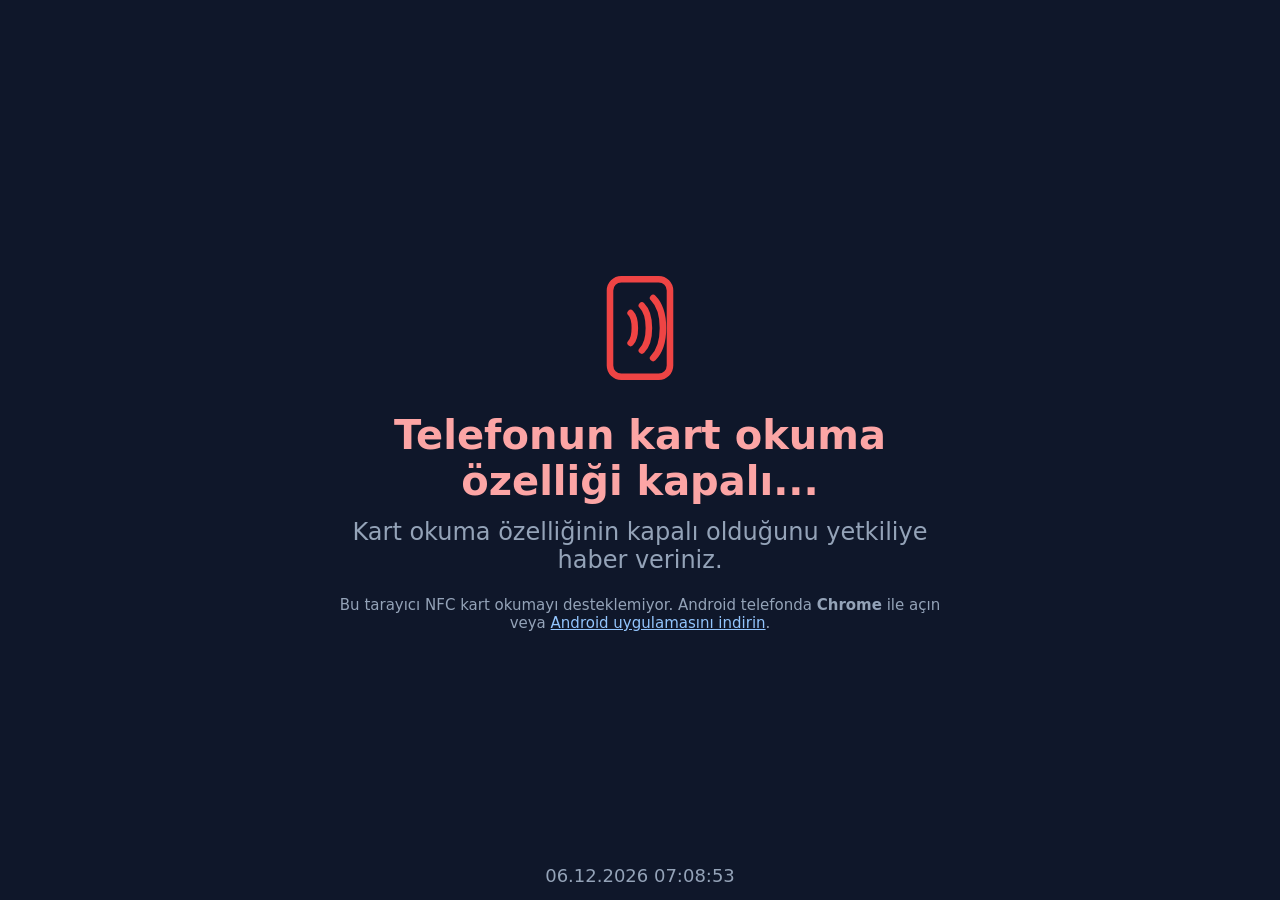
==== docs/index.html @ d973bb4f "PDKS: NFC personel giriş/çıkış uygulaması (web + Android APK) Co-Authored-By: Claude Opus 5.5 <norep" ====
<!doctype html>
<html lang="tr">
<head>
<meta charset="utf-8">
<meta name="viewport" content="width=device-width, initial-scale=1, viewport-fit=cover">
<meta name="theme-color" content="#0f172a">
<title>PDKS</title>
<link rel="manifest" href="manifest.webmanifest">
<link rel="icon" href="icon.svg" type="image/svg+xml">
<link rel="stylesheet" href="style.css">
</head>
<body>

<!-- Üst panel (yönetici kartı ile görünür, 5 sn sonra gizlenir) -->
<div id="panel" class="panel">
  <button data-go="tanimlar">Tanımlar</button>
  <button data-go="hareketler">Hareketler</button>
  <button data-go="ayarlar">Ayarlar</button>
</div>

<!-- ANA EKRAN -->
<section id="scr-main" class="screen active">
  <div id="idle" class="idle">
    <div id="nfcIcon" class="nfc-icon">
      <svg viewBox="0 0 64 64" fill="none" stroke="currentColor" stroke-width="3.5" stroke-linecap="round"><rect x="16" y="6" width="32" height="52" rx="6"/><path d="M27 24c3 3 3 13 0 16"/><path d="M33 20c5 5 5 19 0 24"/><path d="M39 16c7 7 7 25 0 32"/></svg>
    </div>
    <h1 id="stTitle">Kartınızı okutmanız için bekleniyor...</h1>
    <p id="stSub">Personel kartınızı telefonun arkasına yaklaştırınız.</p>
    <p id="webHint" class="hint hidden"></p>
  </div>

  <div id="result" class="result hidden">
    <div id="rName" class="r-name"></div>
    <div id="rFrame" class="r-frame">
      <div id="rIcon" class="r-icon"></div>
      <div id="rInner" class="r-inner"></div>
    </div>
    <div id="rBelow" class="r-below"></div>
  </div>

  <div id="clock" class="clock"></div>
</section>

<!-- TANIMLAR -->
<section id="scr-tanimlar" class="screen">
  <header class="bar"><button class="back">‹ Ana Ekran</button><h2>Tanımlar</h2></header>
  <div class="content">
    <div class="tip"><b id="tnTitle">Tanımlamak istediğiniz kartı okutunuz...</b><br><span id="tnSub">Kartı telefonun arkasına yaklaştırınız. Ad soyad girmeniz için pencere açılacaktır.</span></div>
    <table class="grid">
      <thead><tr><th>Adı Soyadı</th><th>Kart No</th><th></th></tr></thead>
      <tbody id="cardList"></tbody>
    </table>
    <p id="cardEmpty" class="empty">Henüz tanımlı kart yok.</p>
  </div>
</section>

<!-- HAREKETLER -->
<section id="scr-hareketler" class="screen">
  <header class="bar"><button class="back">‹ Ana Ekran</button><h2>Hareketler</h2></header>
  <div class="content">
    <div class="tbl-wrap top">
      <table class="grid sel">
        <thead><tr><th>Adı Soyadı</th><th>Kart No</th></tr></thead>
        <tbody id="perList"></tbody>
      </table>
      <p id="perEmpty" class="empty">Seçilen tarihlerde hareket kaydı yok.</p>
    </div>
    <div class="filter">
      <label>Başlangıç<input type="date" id="fStart"></label>
      <label>Bitiş<input type="date" id="fEnd"></label>
      <button id="btnAdd" class="primary">+ Hareket Ekle</button>
    </div>
    <div class="tbl-wrap">
      <table class="grid">
        <thead><tr><th>İşlem Tarihi</th><th>İşlem Saati</th><th>Tür</th><th></th></tr></thead>
        <tbody id="movList"></tbody>
      </table>
      <p id="movEmpty" class="empty">Kayıt yok.</p>
    </div>
  </div>
</section>

<!-- AYARLAR -->
<section id="scr-ayarlar" class="screen">
  <header class="bar"><button class="back">‹ Ana Ekran</button><h2>Ayarlar</h2></header>
  <div class="content">
    <label class="chk"><input type="checkbox" id="setVoice"> <span>Sesli oku</span></label>
    <label class="chk sub"><input type="checkbox" id="setVoiceTime"> <span>Ad Soyad'dan sonra saati söyle</span></label>
    <p class="note">Sesli oku seçili ise kart okutulduğunda tanımlı kişilerin adı soyadı sesli söylenir. Tanımsız kartlarda “Tanımsız kart okuttunuz, lütfen yetkiliye danışınız.” denir, saat söylenmez.</p>
    <button id="btnTestVoice">Sesi Dene</button>
  </div>
</section>

<!-- Pencere (modal) -->
<div id="modal" class="modal hidden">
  <div class="box">
    <h3 id="mTitle"></h3>
    <div id="mBody"></div>
    <div class="actions">
      <button id="mCancel">İptal</button>
      <button id="mOk" class="primary">Tamam</button>
    </div>
  </div>
</div>

<div id="toast" class="toast hidden"></div>
<div id="startOverlay" class="start hidden"><div><h2>Kart okumayı başlatmak için ekrana dokunun</h2><p>Tarayıcı NFC izni isteyecektir.</p></div></div>

<script src="app.js"></script>
</body>
</html>
---- docs/style.css ----
:root{
  --bg:#0f172a; --fg:#f1f5f9; --muted:#94a3b8; --card:#1e293b; --line:#334155;
  --green:#22c55e; --red:#ef4444; --gray:#9ca3af; --blue:#2563eb;
}
*{box-sizing:border-box;-webkit-tap-highlight-color:transparent}
html,body{margin:0;height:100%;background:var(--bg);color:var(--fg);font-family:system-ui,-apple-system,"Segoe UI",Roboto,sans-serif}
body{overflow:hidden;user-select:none}
button{font:inherit;cursor:pointer;border:1px solid var(--line);background:var(--card);color:var(--fg);border-radius:10px;padding:10px 16px}
button.primary{background:var(--blue);border-color:var(--blue)}
button.danger{background:var(--red);border-color:var(--red)}
input,select{font:inherit;padding:10px;border-radius:8px;border:1px solid var(--line);background:#0b1222;color:var(--fg);width:100%}
input[type=checkbox]{width:26px;height:26px;accent-color:var(--green)}
.hidden{display:none!important}

/* Panel */
.panel{position:fixed;top:0;left:0;right:0;z-index:20;display:flex;gap:8px;padding:10px;padding-top:max(10px,env(safe-area-inset-top));
  background:#020617;border-bottom:1px solid var(--line);transform:translateY(-110%);transition:transform .25s}
.panel.show{transform:none}
.panel button{flex:1;font-size:17px;font-weight:600;padding:14px 6px}

/* Ekranlar */
.screen{position:absolute;inset:0;display:none;flex-direction:column}
.screen.active{display:flex}
#scr-main{align-items:center;justify-content:center;padding:16px}
.idle{text-align:center;max-width:640px}
.nfc-icon{width:120px;height:120px;margin:0 auto 24px;color:var(--green);animation:pulse 1.8s infinite}
.nfc-icon.off{color:var(--red);animation:none}
@keyframes pulse{0%,100%{opacity:1;transform:scale(1)}50%{opacity:.55;transform:scale(.94)}}
.idle h1{font-size:clamp(24px,6vw,40px);margin:0 0 14px}
.idle p{font-size:clamp(17px,4.2vw,24px);color:var(--muted);margin:0}
.idle.off h1{color:#fca5a5}
.hint{margin-top:22px!important;font-size:15px!important}
.hint a{color:#93c5fd}
.clock{position:absolute;bottom:max(14px,env(safe-area-inset-bottom));left:0;right:0;text-align:center;color:var(--muted);font-size:18px;font-variant-numeric:tabular-nums}

/* Sonuç */
.result{display:flex;flex-direction:column;align-items:center;width:100%}
.r-name{font-size:clamp(22px,6vw,36px);font-weight:800;text-align:center;margin-bottom:8px;min-height:1.2em}
.r-frame{--c:var(--green);width:min(94vw,calc(100vh - 230px));aspect-ratio:1/1;border:6px solid var(--c);border-radius:18px;
  display:flex;flex-direction:column;align-items:center;padding:4%;color:var(--c)}
.r-icon{flex:1;width:100%;min-height:0;display:flex;align-items:center;justify-content:center}
.r-icon svg{width:100%;height:100%}
.r-inner{text-align:center;font-weight:700;font-size:clamp(15px,3.8vw,24px);line-height:1.3}
.r-below{margin-top:10px;font-size:clamp(17px,4.6vw,28px);font-weight:800;text-align:center}
.result.ok .r-name,.result.ok .r-inner{color:var(--green)}
.result.bad .r-frame{--c:var(--red)} .result.bad .r-below{color:var(--red)}
.result.dup .r-frame{--c:var(--gray)} .result.dup .r-name,.result.dup .r-below{color:var(--gray)}
.result{animation:pop .18s ease-out}
@keyframes pop{from{transform:scale(.96);opacity:.3}to{transform:none;opacity:1}}

/* Alt ekranlar */
.bar{display:flex;align-items:center;gap:12px;padding:10px 12px;padding-top:max(10px,env(safe-area-inset-top));background:#020617;border-bottom:1px solid var(--line)}
.bar h2{margin:0;font-size:20px}
.content{flex:1;overflow:auto;padding:14px;display:flex;flex-direction:column;gap:12px;user-select:text}
.tip{background:var(--card);border:1px dashed var(--green);border-radius:12px;padding:14px;line-height:1.5}
.tip.off{border-color:var(--red)}
.grid{width:100%;border-collapse:collapse;font-size:15px}
.grid th,.grid td{padding:10px 8px;border-bottom:1px solid var(--line);text-align:left}
.grid th{position:sticky;top:0;background:#111c33;color:var(--muted);font-weight:600;font-size:13px}
.grid td.x{width:44px;text-align:center}
.grid.sel tbody tr{cursor:pointer}
.grid.sel tbody tr.on{background:#1d4ed8}
.mono{font-family:ui-monospace,Consolas,monospace;font-size:13px}
.xbtn{background:none;border:none;color:var(--red);font-size:22px;font-weight:900;padding:2px 8px;line-height:1}
.ebtn{background:none;border:none;color:#93c5fd;padding:2px 6px}
.tag{font-weight:700}.tag.g{color:#4ade80}.tag.c{color:#f87171}
.empty{color:var(--muted);text-align:center;margin:10px 0}
.tbl-wrap{background:var(--card);border-radius:12px;overflow:auto;flex:1;min-height:120px}
.tbl-wrap.top{flex:0 1 auto;max-height:34vh}
.filter{display:flex;gap:10px;align-items:flex-end;flex-wrap:wrap;background:var(--card);border-radius:12px;padding:12px}
.filter label{flex:1;min-width:130px;font-size:13px;color:var(--muted);display:flex;flex-direction:column;gap:4px}
.filter button{flex:1;min-width:130px}
.chk{display:flex;align-items:center;gap:12px;font-size:19px;padding:14px;background:var(--card);border-radius:12px}
.chk.sub{margin-left:24px}
.chk.dis{opacity:.45}
.note{color:var(--muted);line-height:1.5}

/* Modal */
.modal{position:fixed;inset:0;z-index:50;background:rgba(0,0,0,.6);display:flex;align-items:center;justify-content:center;padding:16px}
.box{background:var(--card);border:1px solid var(--line);border-radius:16px;padding:18px;width:min(420px,100%)}
.box h3{margin:0 0 14px}
.box label{display:block;font-size:13px;color:var(--muted);margin:10px 0 4px}
.actions{display:flex;gap:10px;justify-content:flex-end;margin-top:18px}
.toast{position:fixed;left:50%;bottom:60px;transform:translateX(-50%);z-index:60;background:#020617;border:1px solid var(--line);padding:12px 18px;border-radius:10px;max-width:90vw;text-align:center}
.start{position:fixed;inset:0;z-index:40;background:rgba(2,6,23,.92);display:flex;align-items:center;justify-content:center;text-align:center;padding:24px}
.start p{color:var(--muted)}
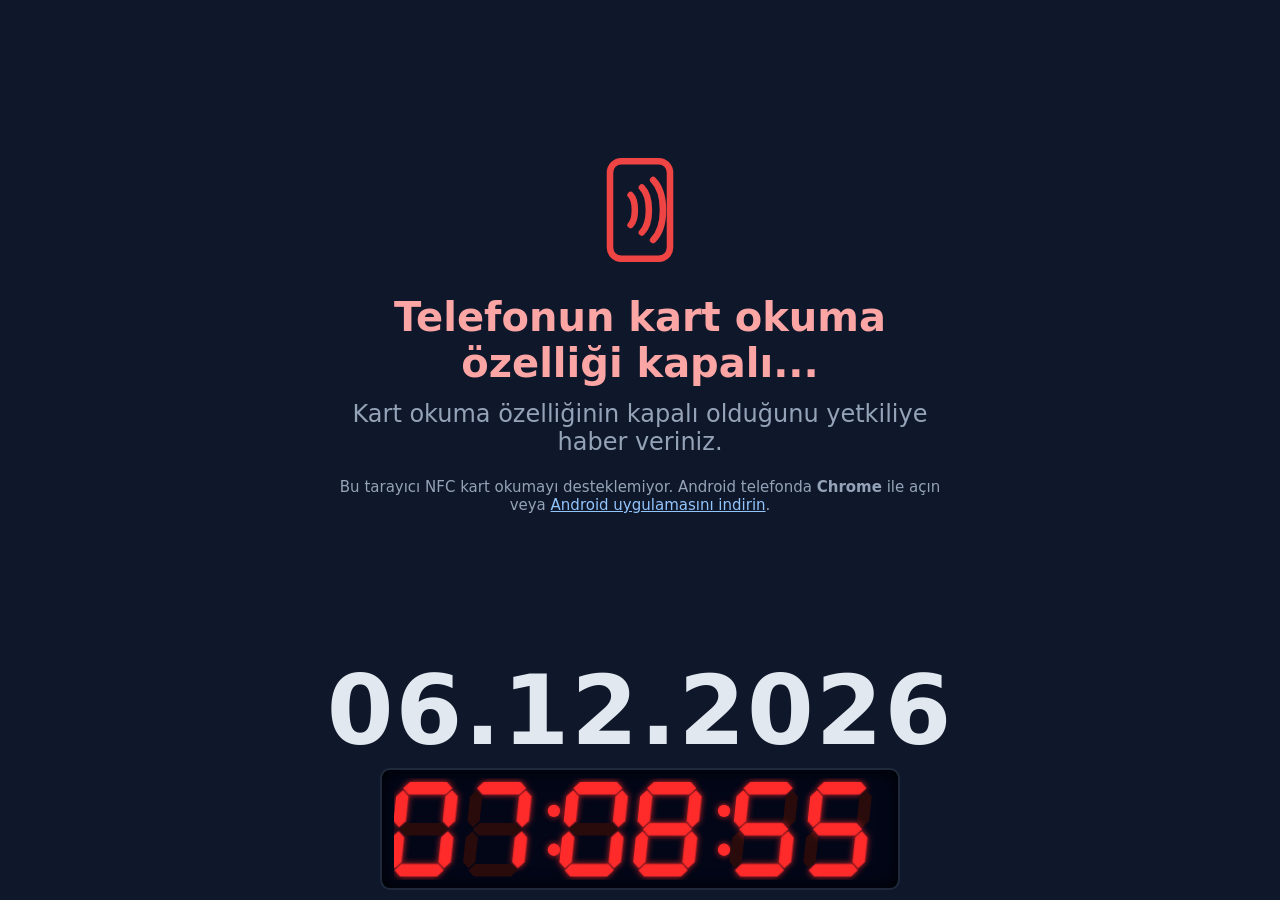
==== commit 64ec53b9: "NFC durum simgesi, LED saat, ses hızı 1.6x, ön planda okuma, mesai tablosu, hareket ekleme kuralları" ====
--- a/docs/index.html
+++ b/docs/index.html
@@ -20,6 +20,7 @@
 
 <!-- ANA EKRAN -->
 <section id="scr-main" class="screen active">
+  <div class="main-mid">
   <div id="idle" class="idle">
     <div id="nfcIcon" class="nfc-icon">
       <svg viewBox="0 0 64 64" fill="none" stroke="currentColor" stroke-width="3.5" stroke-linecap="round"><rect x="16" y="6" width="32" height="52" rx="6"/><path d="M27 24c3 3 3 13 0 16"/><path d="M33 20c5 5 5 19 0 24"/><path d="M39 16c7 7 7 25 0 32"/></svg>
@@ -37,13 +38,18 @@
     </div>
     <div id="rBelow" class="r-below"></div>
   </div>
+  </div>
 
-  <div id="clock" class="clock"></div>
+  <div class="clockbox">
+    <div id="dateBig" class="date-big"></div>
+    <div id="led" class="led"></div>
+  </div>
 </section>
 
 <!-- TANIMLAR -->
 <section id="scr-tanimlar" class="screen">
-  <header class="bar"><button class="back">‹ Ana Ekran</button><h2>Tanımlar</h2></header>
+  <header class="bar"><button class="back">‹ Ana Ekran</button><h2>Tanımlar</h2>
+    <button id="nfcToggle" class="nfc-st" title="NFC aç / kapat"><span>NFC :</span><i id="nfcOrb" class="orb off"></i></button></header>
   <div class="content">
     <div class="tip"><b id="tnTitle">Tanımlamak istediğiniz kartı okutunuz...</b><br><span id="tnSub">Kartı telefonun arkasına yaklaştırınız. Ad soyad girmeniz için pencere açılacaktır.</span></div>
     <table class="grid">
@@ -88,6 +94,13 @@
     <label class="chk sub"><input type="checkbox" id="setVoiceTime"> <span>Ad Soyad'dan sonra saati söyle</span></label>
     <p class="note">Sesli oku seçili ise kart okutulduğunda tanımlı kişilerin adı soyadı sesli söylenir. Tanımsız kartlarda “Tanımsız kart okuttunuz, lütfen yetkiliye danışınız.” denir, saat söylenmez.</p>
     <button id="btnTestVoice">Sesi Dene</button>
+    <h3 class="sec">Mesai Günleri ve Saatleri</h3>
+    <div class="tbl-wrap shifts">
+      <table class="grid">
+        <thead><tr><th>Gün</th><th>Başlama Saati</th><th>Bitiş Saati</th></tr></thead>
+        <tbody id="shiftList"></tbody>
+      </table>
+    </div>
   </div>
 </section>
 
--- a/docs/style.css
+++ b/docs/style.css
@@ -21,7 +21,8 @@
 /* Ekranlar */
 .screen{position:absolute;inset:0;display:none;flex-direction:column}
 .screen.active{display:flex}
-#scr-main{align-items:center;justify-content:center;padding:16px}
+#scr-main{padding:12px 12px max(10px,env(safe-area-inset-bottom))}
+.main-mid{flex:1;min-height:0;display:flex;align-items:center;justify-content:center;width:100%}
 .idle{text-align:center;max-width:640px}
 .nfc-icon{width:120px;height:120px;margin:0 auto 24px;color:var(--green);animation:pulse 1.8s infinite}
 .nfc-icon.off{color:var(--red);animation:none}
@@ -31,12 +32,17 @@
 .idle.off h1{color:#fca5a5}
 .hint{margin-top:22px!important;font-size:15px!important}
 .hint a{color:#93c5fd}
-.clock{position:absolute;bottom:max(14px,env(safe-area-inset-bottom));left:0;right:0;text-align:center;color:var(--muted);font-size:18px;font-variant-numeric:tabular-nums}
+.clockbox{display:flex;flex-direction:column;align-items:center;gap:6px;padding-top:8px;width:100%}
+.date-big{width:100%;text-align:center;font-weight:800;color:#e2e8f0;white-space:nowrap;line-height:1.05;font-variant-numeric:tabular-nums;letter-spacing:.02em}
+.led{width:min(80vw,520px);padding:8px 12px;background:#020617;border:2px solid #1e293b;border-radius:10px;box-shadow:inset 0 0 18px rgba(0,0,0,.9)}
+.led svg{display:block;width:100%;height:auto}
+.led .on{fill:#ff2a2a;filter:drop-shadow(0 0 3px rgba(255,40,40,.9))}
+.led .of{fill:#2a0b0b}
 
 /* Sonuç */
 .result{display:flex;flex-direction:column;align-items:center;width:100%}
 .r-name{font-size:clamp(22px,6vw,36px);font-weight:800;text-align:center;margin-bottom:8px;min-height:1.2em}
-.r-frame{--c:var(--green);width:min(94vw,calc(100vh - 230px));aspect-ratio:1/1;border:6px solid var(--c);border-radius:18px;
+.r-frame{--c:var(--green);width:min(94vw,calc(100vh - 210px - 42vw));aspect-ratio:1/1;border:6px solid var(--c);border-radius:18px;
   display:flex;flex-direction:column;align-items:center;padding:4%;color:var(--c)}
 .r-icon{flex:1;width:100%;min-height:0;display:flex;align-items:center;justify-content:center}
 .r-icon svg{width:100%;height:100%}
@@ -84,3 +90,15 @@
 .toast{position:fixed;left:50%;bottom:60px;transform:translateX(-50%);z-index:60;background:#020617;border:1px solid var(--line);padding:12px 18px;border-radius:10px;max-width:90vw;text-align:center}
 .start{position:fixed;inset:0;z-index:40;background:rgba(2,6,23,.92);display:flex;align-items:center;justify-content:center;text-align:center;padding:24px}
 .start p{color:var(--muted)}
+
+/* NFC durum simgesi (Tanımlar) */
+.nfc-st{margin-left:auto;display:flex;align-items:center;gap:10px;background:none;border:none;padding:4px 6px;font-weight:700;font-size:17px}
+.orb{display:inline-block;width:34px;height:34px;border-radius:50%;
+  background:radial-gradient(circle at 32% 28%,#eafff0 0,#7cf2a2 14%,#16a34a 48%,#065f2b 82%,#033017 100%);
+  box-shadow:0 3px 6px rgba(0,0,0,.6),inset -3px -4px 8px rgba(0,0,0,.45),0 0 12px rgba(34,197,94,.55)}
+.orb.off{background:radial-gradient(circle at 32% 28%,#fff0f0 0,#ff8a8a 14%,#dc2626 48%,#7f1010 82%,#3f0707 100%);
+  box-shadow:0 3px 6px rgba(0,0,0,.6),inset -3px -4px 8px rgba(0,0,0,.45),0 0 12px rgba(239,68,68,.55)}
+.nfc-st:active .orb{transform:translateY(1px) scale(.96)}
+.sec{margin:14px 0 0}
+.tbl-wrap.shifts{flex:0 0 auto}
+.shifts input[type=time]{padding:6px 8px;max-width:130px}
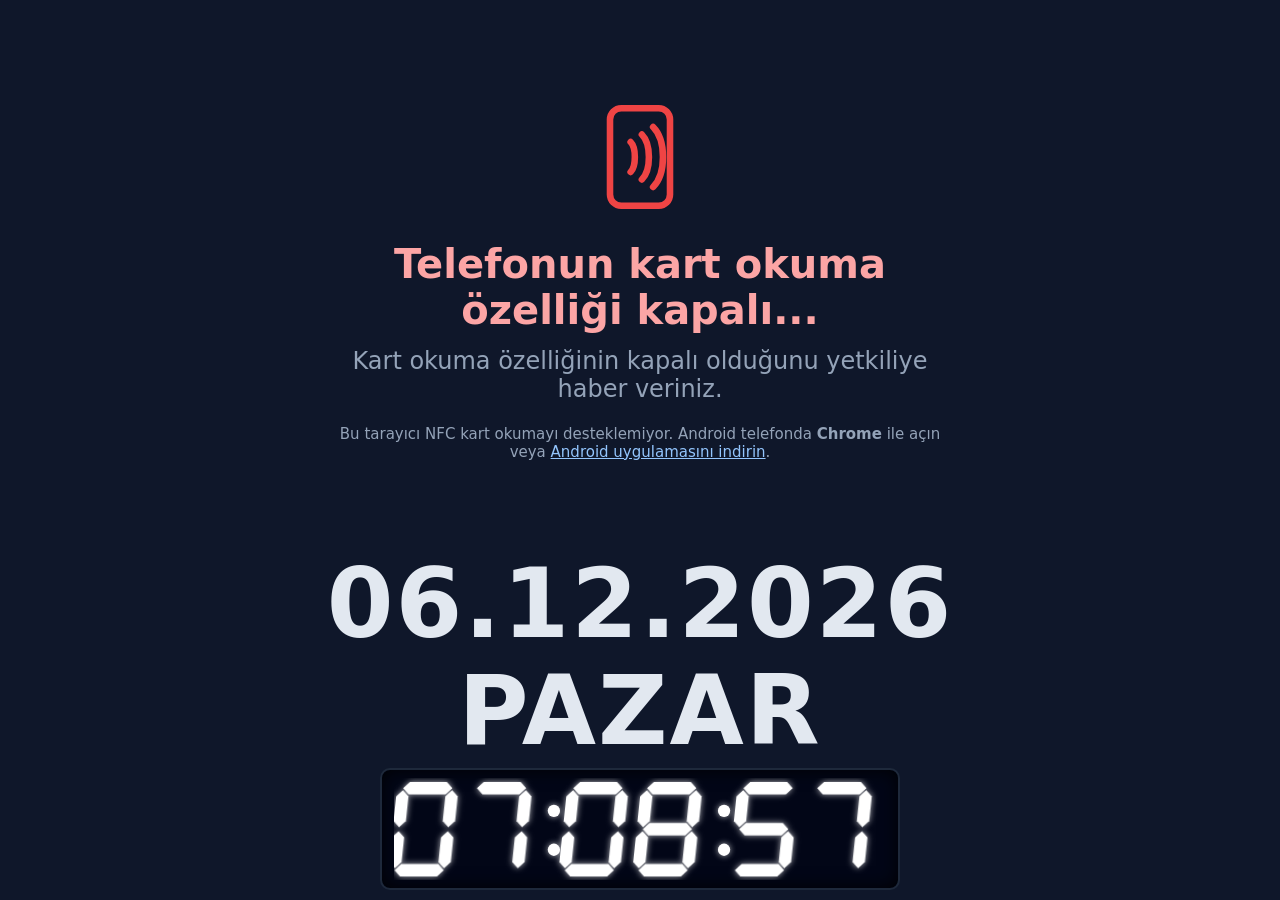
==== commit 052e2a19: "Ana ekran: tarih ile saat arasına gün adı Co-Authored-By: Claude Opus 5.5 <noreply@anthropic.com>" ====
--- a/docs/index.html
+++ b/docs/index.html
@@ -42,6 +42,7 @@
 
   <div class="clockbox">
     <div id="dateBig" class="date-big"></div>
+    <div id="dayBig" class="date-big"></div>
     <div id="led" class="led"></div>
   </div>
 </section>
--- a/docs/style.css
+++ b/docs/style.css
@@ -36,13 +36,13 @@
 .date-big{width:100%;text-align:center;font-weight:800;color:#e2e8f0;white-space:nowrap;line-height:1.05;font-variant-numeric:tabular-nums;letter-spacing:.02em}
 .led{width:min(80vw,520px);padding:8px 12px;background:#020617;border:2px solid #1e293b;border-radius:10px;box-shadow:inset 0 0 18px rgba(0,0,0,.9)}
 .led svg{display:block;width:100%;height:auto}
-.led .on{fill:#ff2a2a;filter:drop-shadow(0 0 3px rgba(255,40,40,.9))}
-.led .of{fill:#2a0b0b}
+.led .on{fill:#ffffff;filter:drop-shadow(0 0 3px rgba(255,255,255,.7))}
+.led .of{display:none}
 
 /* Sonuç */
 .result{display:flex;flex-direction:column;align-items:center;width:100%}
 .r-name{font-size:clamp(22px,6vw,36px);font-weight:800;text-align:center;margin-bottom:8px;min-height:1.2em}
-.r-frame{--c:var(--green);width:min(94vw,calc(100vh - 210px - 42vw));aspect-ratio:1/1;border:6px solid var(--c);border-radius:18px;
+.r-frame{--c:var(--green);width:min(94vw,calc(100vh - 210px - 58vw));aspect-ratio:1/1;border:6px solid var(--c);border-radius:18px;
   display:flex;flex-direction:column;align-items:center;padding:4%;color:var(--c)}
 .r-icon{flex:1;width:100%;min-height:0;display:flex;align-items:center;justify-content:center}
 .r-icon svg{width:100%;height:100%}
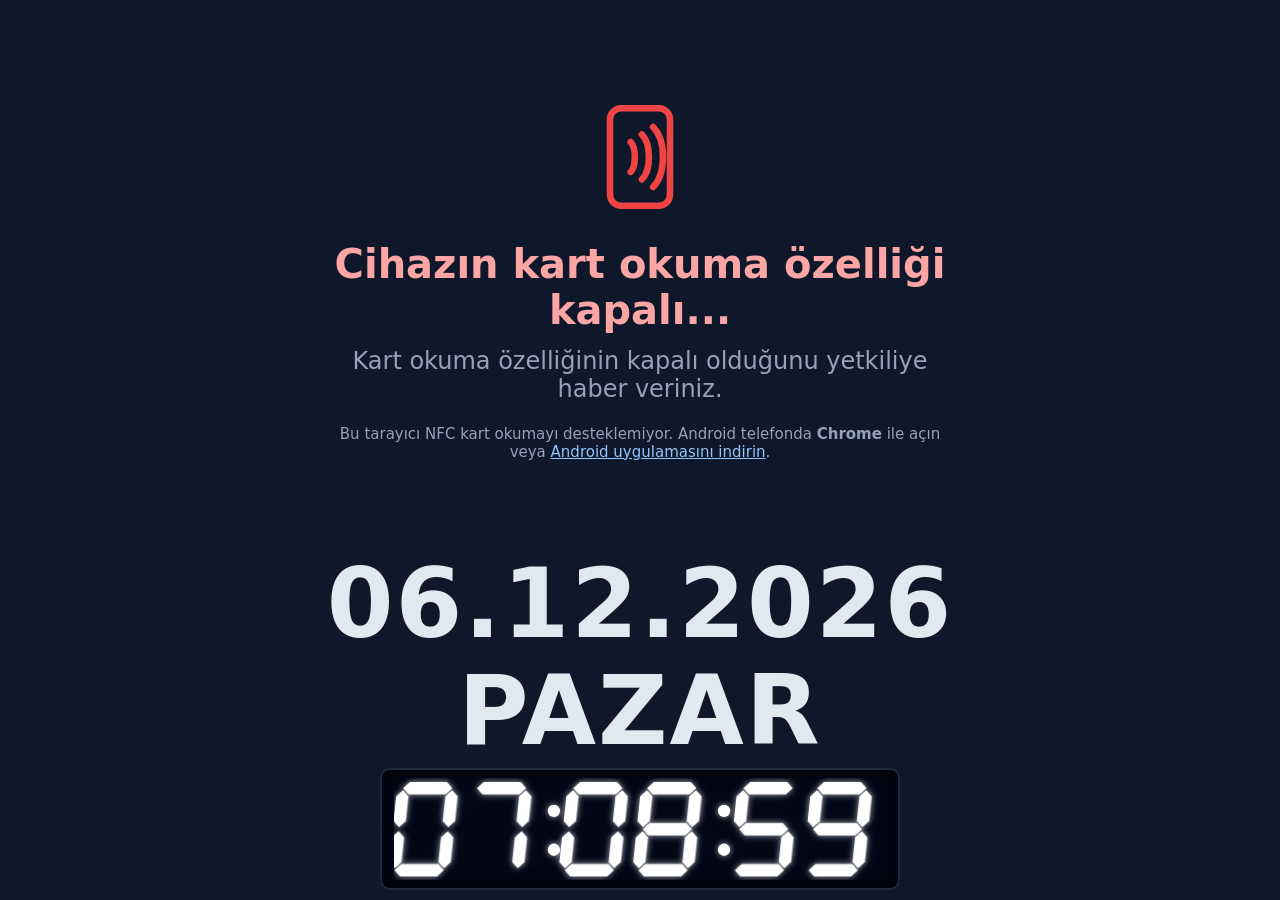
==== commit 8eefd951: "Metin: Kart okutmanız için bekleniyor... Co-Authored-By: Claude Opus 5.5 <noreply@anthropic.com>" ====
--- a/docs/index.html
+++ b/docs/index.html
@@ -25,7 +25,7 @@
     <div id="nfcIcon" class="nfc-icon">
       <svg viewBox="0 0 64 64" fill="none" stroke="currentColor" stroke-width="3.5" stroke-linecap="round"><rect x="16" y="6" width="32" height="52" rx="6"/><path d="M27 24c3 3 3 13 0 16"/><path d="M33 20c5 5 5 19 0 24"/><path d="M39 16c7 7 7 25 0 32"/></svg>
     </div>
-    <h1 id="stTitle">Kartınızı okutmanız için bekleniyor...</h1>
+    <h1 id="stTitle">Kart okutmanız için bekleniyor...</h1>
     <p id="stSub">Personel kartınızı telefonun arkasına yaklaştırınız.</p>
     <p id="webHint" class="hint hidden"></p>
   </div>
--- a/docs/style.css
+++ b/docs/style.css
@@ -101,4 +101,5 @@
 .nfc-st:active .orb{transform:translateY(1px) scale(.96)}
 .sec{margin:14px 0 0}
 .tbl-wrap.shifts{flex:0 0 auto}
-.shifts input[type=time]{padding:6px 8px;max-width:130px}
+.shifts .grid th,.shifts .grid td{padding:2px 8px;line-height:1.1}
+.shifts input[type=time]{padding:1px 6px;max-width:120px;height:28px;font-size:15px;border-radius:6px}
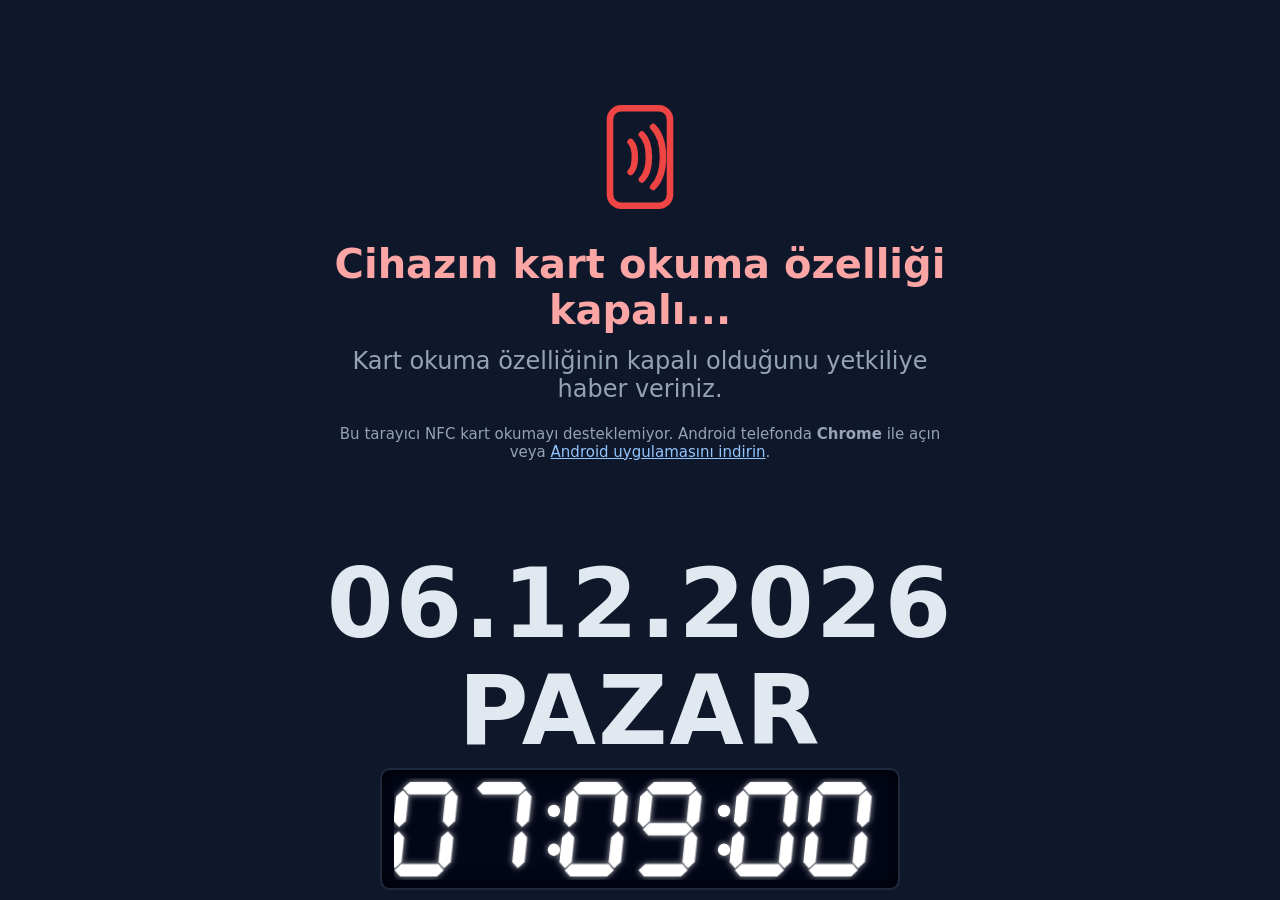
==== commit bc903723: "Düzeltme: Tanımlardan dönünce tarih taşması; ekran sürükleme/zoom kapatıldı Co-Authored-By: Claude O" ====
--- a/docs/index.html
+++ b/docs/index.html
@@ -2,7 +2,7 @@
 <html lang="tr">
 <head>
 <meta charset="utf-8">
-<meta name="viewport" content="width=device-width, initial-scale=1, viewport-fit=cover">
+<meta name="viewport" content="width=device-width, initial-scale=1, maximum-scale=1, user-scalable=no, viewport-fit=cover">
 <meta name="theme-color" content="#0f172a">
 <title>PDKS</title>
 <link rel="manifest" href="manifest.webmanifest">
--- a/docs/style.css
+++ b/docs/style.css
@@ -4,7 +4,11 @@
 }
 *{box-sizing:border-box;-webkit-tap-highlight-color:transparent}
 html,body{margin:0;height:100%;background:var(--bg);color:var(--fg);font-family:system-ui,-apple-system,"Segoe UI",Roboto,sans-serif}
-body{overflow:hidden;user-select:none}
+body{overflow:hidden;user-select:none;position:fixed;inset:0;width:100%;overscroll-behavior:none;touch-action:none}
+.screen{overflow:hidden;max-width:100vw}
+.content{touch-action:pan-y;overscroll-behavior:contain}
+.tbl-wrap{touch-action:pan-x pan-y}
+.date-big{overflow:hidden;max-width:100%}
 button{font:inherit;cursor:pointer;border:1px solid var(--line);background:var(--card);color:var(--fg);border-radius:10px;padding:10px 16px}
 button.primary{background:var(--blue);border-color:var(--blue)}
 button.danger{background:var(--red);border-color:var(--red)}
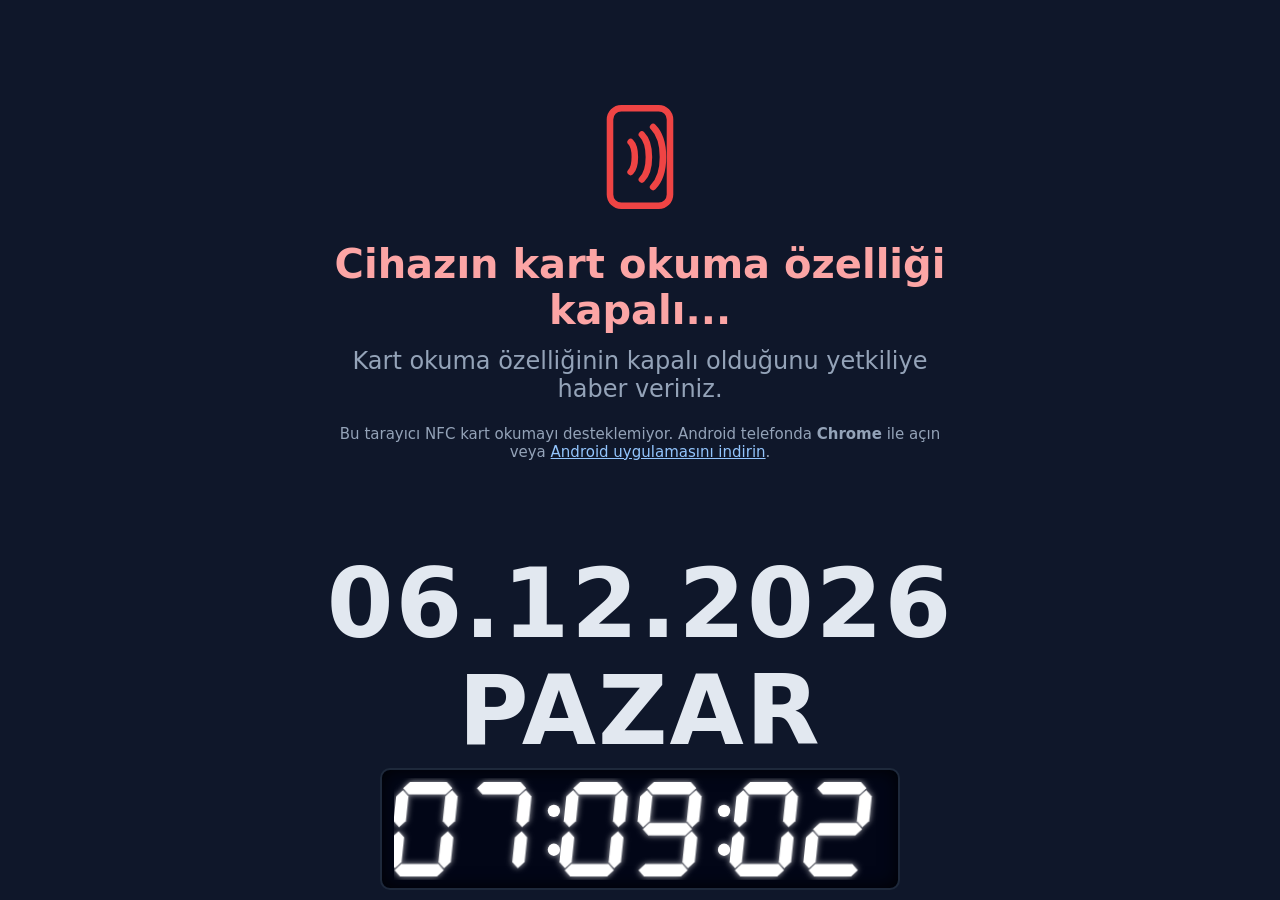
==== commit 6cc9366f: "Tanımlar ekranı Mini Puantaj'dan taşındı; kart no sahası NFC ile, pasif personel tanımsız kart sayıl" ====
--- a/docs/index.html
+++ b/docs/index.html
@@ -47,18 +47,49 @@
   </div>
 </section>
 
-<!-- TANIMLAR -->
-<section id="scr-tanimlar" class="screen">
-  <header class="bar"><button class="back">‹ Ana Ekran</button><h2>Tanımlar</h2>
-    <button id="nfcToggle" class="nfc-st" title="NFC aç / kapat"><span>NFC :</span><i id="nfcOrb" class="orb off"></i></button></header>
-  <div class="content">
-    <div class="tip"><b id="tnTitle">Tanımlamak istediğiniz kartı okutunuz...</b><br><span id="tnSub">Kartı telefonun arkasına yaklaştırınız. Ad soyad girmeniz için pencere açılacaktır.</span></div>
+<!-- TANIMLAR (Mini Puantaj tanımlar ekranı) -->
+<section id="scr-tanimlar" class="screen mp">
+  <header class="topbar">
+    <div id="araKutu" class="searchbox">
+      <span id="araEtiketler" class="tags"></span>
+      <input id="txtAra" type="text" placeholder="İsim soyisim ara..." autocomplete="off">
+      <button id="btnAraTemizle" class="xbtn" title="Temizle">✕</button>
+    </div>
+    <button id="btnPersonelEkle" class="btn">Personel Ekle</button>
+    <button id="nfcToggle" class="nfc-st" title="NFC aç / kapat"><span>NFC :</span><i id="nfcOrb" class="orb off"></i></button>
+  </header>
+  <div class="tablewrap">
     <table class="grid">
-      <thead><tr><th>Adı Soyadı</th><th>Kart No</th><th></th></tr></thead>
-      <tbody id="cardList"></tbody>
+      <thead><tr><th>Adı Soyadı</th><th class="c-cins">Cinsiyeti</th></tr></thead>
+      <tbody id="tanimBody"></tbody>
     </table>
-    <p id="cardEmpty" class="empty">Henüz tanımlı kart yok.</p>
+    <div id="tanimEmpty" class="empty hidden"></div>
   </div>
+  <footer class="bottombar split">
+    <div class="btngroup">
+      <button id="btnDisaAktar" class="btn xlbtn"><svg class="xlicon" viewBox="0 0 24 24" aria-hidden="true"><rect x="7" y="3" width="15" height="18" rx="2" fill="#21a366"/><rect x="14.5" y="3" width="7.5" height="18" rx="2" fill="#33c481"/><path d="M14.5 7.5H22M14.5 12H22M14.5 16.5H22" stroke="#185c37" stroke-width=".8"/><rect x="2" y="6" width="12" height="12" rx="1.6" fill="#107c41"/><path d="M5 8.6h2l1 2 1-2h2l-2 3.4 2 3.4H9l-1-2-1 2H5l2-3.4z" fill="#fff"/></svg>Dışa Aktar</button>
+      <button id="btnIceAktar" class="btn xlbtn"><svg class="xlicon" viewBox="0 0 24 24" aria-hidden="true"><rect x="7" y="3" width="15" height="18" rx="2" fill="#21a366"/><rect x="14.5" y="3" width="7.5" height="18" rx="2" fill="#33c481"/><path d="M14.5 7.5H22M14.5 12H22M14.5 16.5H22" stroke="#185c37" stroke-width=".8"/><rect x="2" y="6" width="12" height="12" rx="1.6" fill="#107c41"/><path d="M5 8.6h2l1 2 1-2h2l-2 3.4 2 3.4H9l-1-2-1 2H5l2-3.4z" fill="#fff"/></svg>İçe Aktar</button>
+      <input id="inpIceAktar" type="file" accept=".xlsx,.xls,application/vnd.openxmlformats-officedocument.spreadsheetml.sheet,application/vnd.ms-excel" class="hidden">
+    </div>
+    <button id="btnSilinenArsiv" class="btn xlbtn ortabtn"><svg class="kasaicon" viewBox="0 0 24 24" aria-hidden="true"><rect x="2.5" y="3" width="19" height="16" rx="2" fill="#5b6775"/><rect x="4.5" y="5" width="15" height="12" rx="1" fill="#8d99a6"/><circle cx="12" cy="11" r="3.6" fill="#e3e8ee" stroke="#3d4752" stroke-width="1"/><path d="M12 7.4v1.4M12 13.2v1.4M8.4 11h1.4M14.2 11h1.4" stroke="#3d4752" stroke-width="1"/><circle cx="12" cy="11" r="1" fill="#3d4752"/><rect x="17.2" y="8.5" width="1.3" height="5" rx=".6" fill="#3d4752"/><rect x="5" y="19" width="3" height="2" fill="#3d4752"/><rect x="16" y="19" width="3" height="2" fill="#3d4752"/></svg>Arşiv</button>
+    <button id="btnTanimKapat" class="btn">Kapat</button>
+  </footer>
+</section>
+
+<!-- SİLİNEN PERSONEL ARŞİVİ -->
+<section id="scr-silinen" class="screen mp">
+  <header class="topbar"><div class="title">SİLİNEN PERSONEL ARŞİVİ</div></header>
+  <div class="tablewrap">
+    <table class="grid">
+      <thead><tr><th class="c-zaman">Silme Zamanı</th><th>Adı Soyadı</th></tr></thead>
+      <tbody id="silinenBody"></tbody>
+    </table>
+    <div id="silinenEmpty" class="empty hidden">Silinen personel kaydı bulunmuyor.</div>
+  </div>
+  <footer class="bottombar split">
+    <button id="btnSilinenTumSil" class="btn danger">Tüm Arşiv Kayıtlarını Sil</button>
+    <button id="btnSilinenKapat" class="btn">Kapat</button>
+  </footer>
 </section>
 
 <!-- HAREKETLER -->
@@ -117,6 +148,36 @@
   </div>
 </div>
 
+<!-- Tanımlar pencereleri (Mini Puantaj) -->
+<div class="mp">
+  <div id="overlay" class="overlay hidden"></div>
+  <div id="dlgPersonel" class="dialog yellow hidden">
+    <div class="dlg-title"><span id="dlgPersonelTitle">Personel</span><button class="xbtn dark" data-close>✕</button></div>
+    <div class="dlg-body">
+      <label>Adı Soyadı<input id="inpAd" type="text" maxlength="80" autocomplete="off"></label>
+      <label>Cinsiyeti
+        <select id="inpCins"><option>Erkek</option><option>Kadın</option><option selected>Bilinmiyor</option></select>
+      </label>
+      <label>Kart No
+        <span class="kartrow"><input id="inpKart" type="text" readonly tabindex="-1" placeholder="Kartı okutunuz..."><button id="btnKartSil" class="xbtn kartx" title="Kart no sil">✕</button></span>
+      </label>
+      <label class="chk"><input id="inpPasif" type="checkbox"> Pasife Al</label>
+      <div id="dlgPersonelErr" class="err"></div>
+    </div>
+    <div class="dlg-btns"><button class="btn" data-close>Vazgeç</button><button id="btnPersonelKaydet" class="btn primary">Kaydet</button></div>
+  </div>
+  <div id="dlgOnay" class="dialog small hidden">
+    <div class="dlg-title"><span id="onayTitle">Onay</span></div>
+    <div class="dlg-body"><p id="onayMsg"></p></div>
+    <div class="dlg-btns"><button id="onayEvet" class="btn primary">Evet</button><button id="onayHayir" class="btn">Hayır</button></div>
+  </div>
+  <div id="popMenu" class="popmenu hidden">
+    <button id="popSil">Kaydı Sil</button>
+    <button id="popEk" class="hidden"></button>
+    <button id="popVazgec">Vazgeç</button>
+  </div>
+</div>
+
 <div id="toast" class="toast hidden"></div>
 <div id="startOverlay" class="start hidden"><div><h2>Kart okumayı başlatmak için ekrana dokunun</h2><p>Tarayıcı NFC izni isteyecektir.</p></div></div>
 
--- a/docs/style.css
+++ b/docs/style.css
@@ -107,3 +107,78 @@
 .tbl-wrap.shifts{flex:0 0 auto}
 .shifts .grid th,.shifts .grid td{padding:2px 8px;line-height:1.1}
 .shifts input[type=time]{padding:1px 6px;max-width:120px;height:28px;font-size:15px;border-radius:6px}
+
+/* ================= Tanımlar (Mini Puantaj'dan taşındı) ================= */
+.mp{--bg:#eef2f6;--panel:#1f4e79;--panel-fg:#fff;--card:#fff;--line:#d5dde6;--text:#1b2430;--muted:#6b7785;--accent:#1f6fb5;--danger:#c62828;--sel:#cfe3fb;
+  color:var(--text);font-size:16px}
+.mp.screen{background:#fff;padding-top:env(safe-area-inset-top);padding-bottom:env(safe-area-inset-bottom)}
+.mp .topbar{display:flex;align-items:center;gap:8px;padding:10px 12px;background:var(--panel);color:var(--panel-fg);flex:0 0 auto}
+.mp .title{font-size:18px;font-weight:700}
+.mp .btn{appearance:none;border:1px solid #b9c4d0;background:#f7f9fb;color:var(--text);font-size:15px;font-weight:600;padding:9px 14px;border-radius:8px;cursor:pointer;white-space:nowrap}
+.mp .btn:active{transform:translateY(1px);filter:brightness(.95)}
+.mp .topbar .btn{background:rgba(255,255,255,.14);border-color:rgba(255,255,255,.45);color:#fff}
+.mp .btn.primary{background:var(--accent);border-color:var(--accent);color:#fff}
+.mp .btn.danger{background:#fff;border-color:var(--danger);color:var(--danger)}
+.mp .tablewrap{flex:1 1 auto;overflow:auto;-webkit-overflow-scrolling:touch;touch-action:pan-y;overscroll-behavior:contain}
+.mp .grid{width:100%;border-collapse:collapse;table-layout:fixed;font-size:16px}
+.mp .grid th{position:sticky;top:0;background:#dfe7ef;text-align:left;font-size:13px;color:#33404e;padding:8px 10px;border-bottom:1px solid var(--line);z-index:1;font-weight:600}
+.mp .grid td{padding:6px 10px;border-bottom:1px solid var(--line);vertical-align:middle;line-height:1.3;color:var(--text)}
+.mp .grid tbody tr{user-select:none;-webkit-user-select:none;-webkit-touch-callout:none}
+.mp .grid tbody tr.selected td{background:var(--sel)}
+.mp .c-cins{width:110px}.mp .c-zaman{width:118px}
+.mp .pname{font-weight:700}
+.mp .pname.pasif{font-weight:400;color:#6b7785}
+.mp .pasiftag{margin-left:4px;font-weight:400;color:#6b7785;white-space:nowrap}
+.mp .pasifken{display:block;font-style:italic;color:#6b7785;font-size:13px}
+.mp .cins{display:inline-flex;align-items:center;gap:6px}
+.mp .gicon{width:20px;height:20px;flex:0 0 auto}
+.mp .fit{display:block;min-width:0;white-space:nowrap;overflow:hidden}
+.mp .empty{padding:40px 20px;text-align:center;color:var(--muted);margin:0}
+.mp .bottombar{display:flex;gap:10px;align-items:center;padding:10px 12px;border-top:1px solid var(--line);background:#f4f7fa;flex:0 0 auto}
+.mp .bottombar.split{justify-content:space-between}
+.mp .btngroup{display:flex;gap:6px;flex:0 0 auto;flex-wrap:nowrap}
+.mp .ortabtn{margin:0 auto}
+.mp .xlbtn{display:inline-flex;align-items:center;gap:6px}
+.mp .xlicon,.mp .kasaicon{width:20px;height:20px;flex:0 0 auto}
+.mp .searchbox{position:relative;flex:1;min-width:0;display:flex;flex-wrap:wrap;align-items:center;gap:4px;background:#fff;border:1px solid #b9c4d0;border-radius:8px;padding:4px 34px 4px 6px;min-height:40px;cursor:text}
+.mp .searchbox input{flex:1 1 60px;min-width:60px;border:0;outline:0;padding:4px;width:auto;font-size:15px;background:transparent;color:var(--text)}
+.mp .searchbox .tags{display:contents}
+.mp #btnAraTemizle{position:absolute;right:4px;top:50%;transform:translateY(-50%)}
+.mp .xbtn{border:0;background:transparent;color:#000;font-size:16px;font-weight:700;line-height:1;width:28px;height:28px;padding:0;cursor:pointer;border-radius:50%}
+.mp .xbtn:active{background:rgba(0,0,0,.1)}
+.mp .chip{display:inline-flex;align-items:center;gap:2px;background:#e3ebf4;border:1px solid #c3d1e0;border-radius:14px;padding:2px 4px 2px 10px;font-size:14px;color:var(--text)}
+.mp .chip .xbtn{width:22px;height:22px;font-size:13px}
+.mp .topbar .nfc-st{margin-left:0;color:#fff;font-size:15px;gap:6px;padding:2px 0 2px 4px}
+.mp .topbar .orb{width:28px;height:28px}
+
+/* Pencereler */
+.mp .overlay{position:fixed;inset:0;background:rgba(0,0,0,.4);z-index:50}
+.mp .dialog{position:fixed;left:50%;top:50%;transform:translate(-50%,-50%);width:min(92vw,420px);max-height:90vh;display:flex;flex-direction:column;
+  background:#fff;border-radius:10px;box-shadow:0 10px 30px rgba(0,0,0,.35);z-index:60;overflow:hidden;color:var(--text)}
+.mp .dialog.small{width:min(88vw,340px);z-index:80}
+.mp .dlg-title{display:flex;align-items:center;justify-content:space-between;padding:10px 8px 10px 14px;font-weight:700;background:#e8eef5;border-bottom:1px solid var(--line)}
+.mp .dialog.yellow .dlg-title{background:#fff8c4;border-bottom-color:#e8dc8a}
+.mp .dlg-body{padding:14px;overflow:auto}
+.mp .dlg-body label{display:block;font-size:13px;color:#33404e;font-weight:600;margin-bottom:12px}
+.mp .dlg-body input,.mp .dlg-body select{display:block;width:100%;margin-top:4px;padding:9px;border:1px solid #b9c4d0;border-radius:8px;font-size:16px;background:#fff;color:var(--text)}
+.mp .dlg-body label.chk{display:flex;align-items:center;gap:8px;font-size:15px;color:var(--text);padding:0;background:none}
+.mp .dlg-body label.chk input{display:inline-block;width:20px;height:20px;margin:0}
+.mp .dlg-body p{margin:0;line-height:1.4}
+.mp .dlg-btns{display:flex;justify-content:flex-end;gap:8px;padding:10px 14px;border-top:1px solid var(--line)}
+.mp .err{color:var(--danger);font-size:13px;min-height:16px}
+.mp .kartrow{display:flex;align-items:center;gap:4px;margin-top:4px}
+.mp .kartrow input{margin-top:0;flex:1;min-width:0;background:#f1f4f7;font-family:ui-monospace,Consolas,monospace;letter-spacing:.03em;cursor:default;caret-color:transparent;user-select:none}
+.mp .kartx{flex:0 0 auto;color:#000;font-size:18px}
+.mp .popmenu{position:fixed;z-index:70;background:#fff;border-radius:8px;box-shadow:0 6px 20px rgba(0,0,0,.3);min-width:160px;overflow:hidden}
+.mp .popmenu button{display:block;width:100%;text-align:left;border:0;border-radius:0;background:#fff;color:var(--text);padding:13px 16px;font-size:16px;cursor:pointer}
+.mp .popmenu button+button{border-top:1px solid var(--line)}
+.mp #popSil{color:var(--danger);font-weight:600}
+@media (max-width:480px){
+  .mp .c-cins{width:96px}.mp .c-zaman{width:92px}
+  .mp .grid td,.mp .grid th{padding-left:7px;padding-right:7px}
+  .mp .btn{padding:8px 10px;font-size:14px}
+  .mp .bottombar .btn{padding:8px 7px;font-size:13px}
+  .mp .xlicon,.mp .kasaicon{width:16px;height:16px}
+  .mp .xlbtn{gap:4px}
+  .mp .topbar .btn{padding:8px 8px}
+}
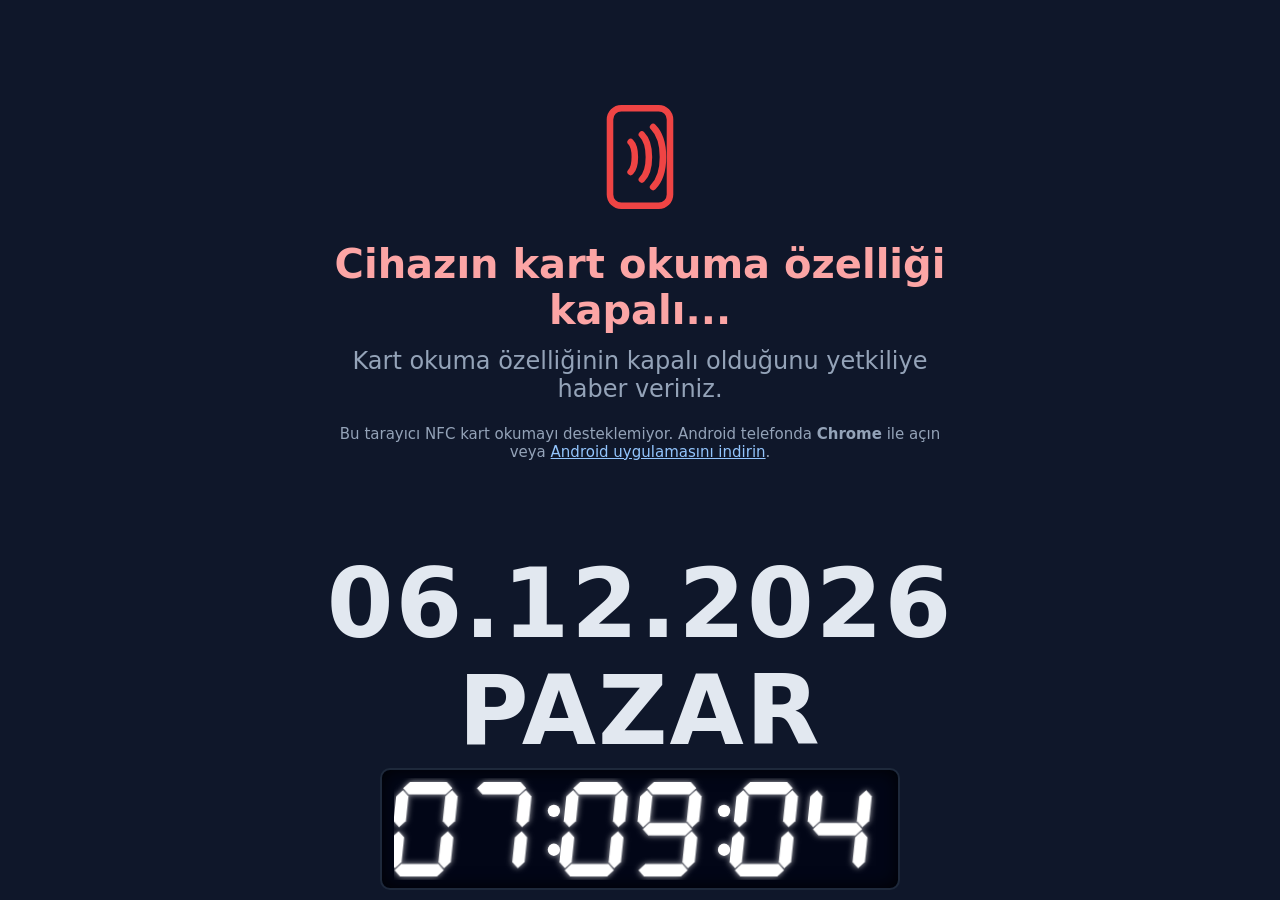
==== commit 22350de7: "Kart kontrolleri hareket kayıtlarına göre; GİRİŞ/ÇIKIŞ başlığı; Tanımlarda kayıtsız kart uyarısı; ar" ====
--- a/docs/index.html
+++ b/docs/index.html
@@ -33,6 +33,7 @@
   <div id="result" class="result hidden">
     <div id="rName" class="r-name"></div>
     <div id="rFrame" class="r-frame">
+      <div id="rHead" class="r-head hidden"></div>
       <div id="rIcon" class="r-icon"></div>
       <div id="rInner" class="r-inner"></div>
     </div>
--- a/docs/style.css
+++ b/docs/style.css
@@ -182,3 +182,7 @@
   .mp .xlbtn{gap:4px}
   .mp .topbar .btn{padding:8px 8px}
 }
+
+.r-head{color:var(--green);font-weight:900;font-size:clamp(30px,11vw,64px);line-height:1;text-align:center;letter-spacing:2px}
+.mp #onayMsg.warn{color:#d32f2f;font-weight:700}
+.mp .skart{font-weight:400;font-style:italic}
